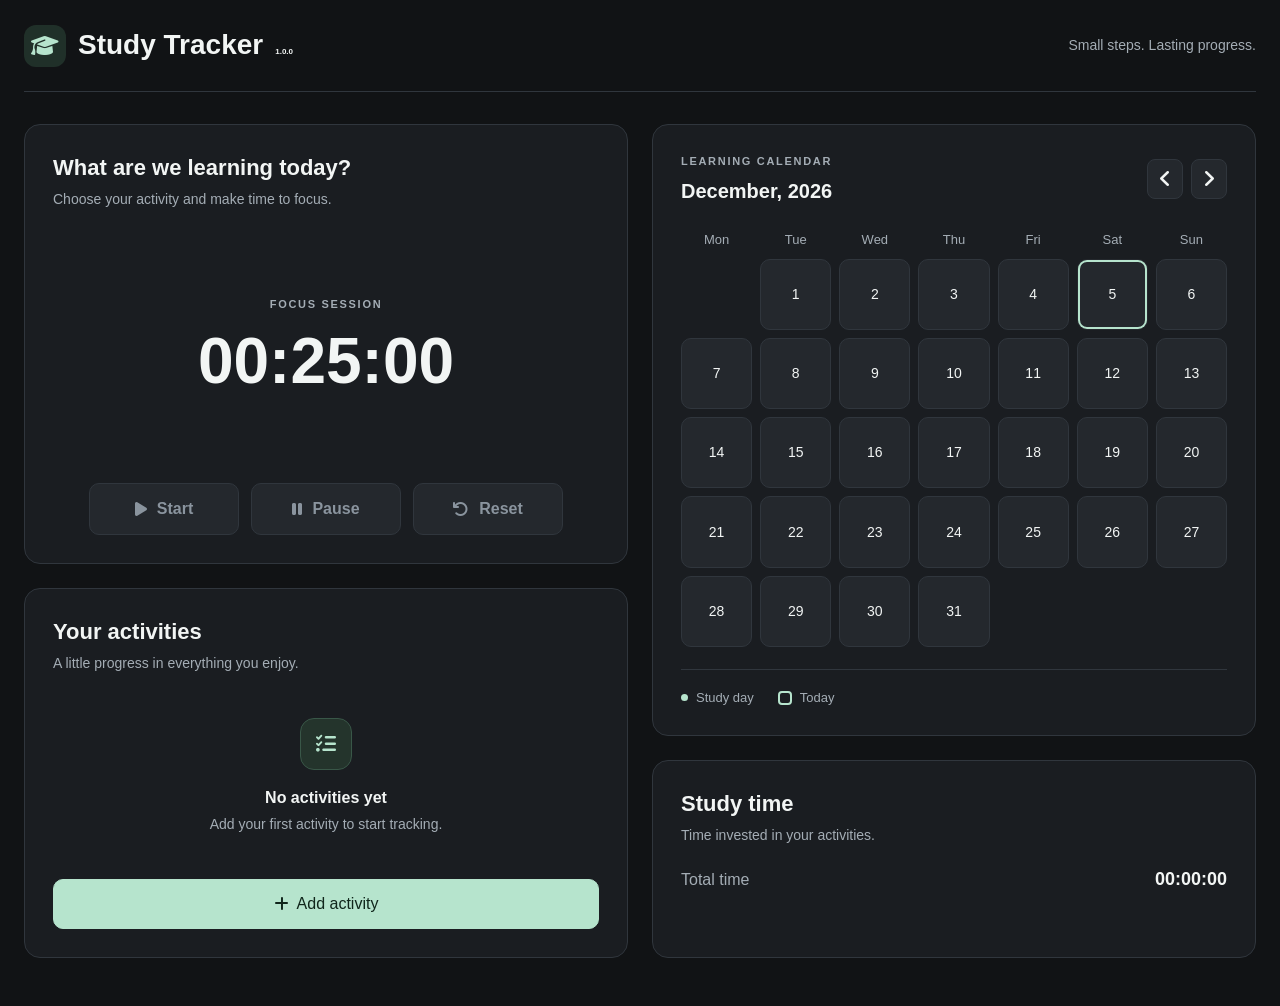
==== index.html @ cd97b602 "INIT" ====
<!doctype html>
<html lang="en">
  <head>
    <meta charset="UTF-8" />
    <meta name="viewport" content="width=device-width, initial-scale=1.0" />
    <title>Study Tracker</title>
    <link
      rel="stylesheet"
      href="https://cdnjs.cloudflare.com/ajax/libs/font-awesome/6.5.1/css/all.min.css"
    />
    <link rel="stylesheet" href="style.css" />
    <script src="script.js" defer></script>
  </head>

  <body>
    <header class="page-header">
      <div class="logo">
        <span class="logo-icon">
          <i class="fa-solid fa-graduation-cap" aria-hidden="true"></i>
        </span>
        <span>Study Tracker</span>
        <span id="app-version">1.0.0</span>
      </div>
      <p class="header-note">Small steps. Lasting progress.</p>
    </header>

    <main class="dashboard">
      <div class="left-column">
        <section class="timer" aria-labelledby="timer-heading">
          <div class="card-heading">
            <h1 id="timer-heading">What are we learning today?</h1>
            <p>Choose your activity and make time to focus.</p>
          </div>

          <div class="activity-field">
            <label for="subjects">Activity</label>
            <select name="subject" id="subjects">
              <option value="" disabled selected>Add an activity to begin</option>
            </select>
          </div>

          <div class="timer-clock">
            <span class="session-label">Focus session</span>
            <div class="timer_time" role="timer" aria-label="Time remaining">25:00</div>
          </div>

          <div class="timer_buttons">
            <button id="btn_start" class="button start" type="button">
              <i class="fa-solid fa-play" aria-hidden="true"></i>
              <span>Start</span>
            </button>
            <button id="btn_pause" class="button pause" type="button">
              <i class="fa-solid fa-pause" aria-hidden="true"></i>
              <span>Pause</span>
            </button>
            <button id="btn_reset" class="button reset" type="button">
              <i class="fa-solid fa-arrow-rotate-left" aria-hidden="true"></i>
              <span>Reset</span>
            </button>
          </div>
        </section>

        <section class="activity_block" aria-labelledby="activities-heading">
          <div class="card-heading">
            <h2 id="activities-heading">Your activities</h2>
            <p>A little progress in everything you enjoy.</p>
          </div>

          <div class="hide" id="empty_box">
            <span class="empty-icon">
              <i class="fa-solid fa-list-check" aria-hidden="true"></i>
            </span>
            <p class="empty-title">No activities yet</p>
            <p class="empty-description">Add your first activity to start tracking.</p>
          </div>

          <ul id="activity_list" aria-label="Your activities"></ul>

          <button id="add_subject" type="button">
            <i class="fa-solid fa-plus" aria-hidden="true"></i>
            <span>Add activity</span>
          </button>
        </section>
      </div>

      <div class="right-column">
        <section id="study_calendar_container" aria-label="Study calendar">
          <div class="calendar_header">
            <div class="calendar-heading">
              <span class="eyebrow">Learning calendar</span>
              <div id="calendar_date">Calendar</div>
            </div>
            <div class="calendar_nav_block">
              <button id="prev_month" type="button" aria-label="Previous month">
                <i class="fa-solid fa-angle-left" aria-hidden="true"></i>
              </button>
              <button id="next_month" type="button" aria-label="Next month">
                <i class="fa-solid fa-angle-right" aria-hidden="true"></i>
              </button>
            </div>
          </div>

          <div class="calendar_days">
            <div>Mon</div>
            <div>Tue</div>
            <div>Wed</div>
            <div>Thu</div>
            <div>Fri</div>
            <div>Sat</div>
            <div>Sun</div>
          </div>

          <div id="study_calendar"></div>

          <div class="calendar-legend">
            <span class="legend-item">
              <span class="legend-dot" aria-hidden="true"></span>
              Study day
            </span>
            <span class="legend-item">
              <span class="legend-today" aria-hidden="true"></span>
              Today
            </span>
          </div>
        </section>

        <section class="statistics" aria-labelledby="statistics-heading">
          <div class="card-heading">
            <h2 id="statistics-heading">Study time</h2>
            <p>Time invested in your activities.</p>
          </div>

          <ul id="study_stats" aria-label="Study time by activity"></ul>

          <p class="statistics-total">
            <span>Total time</span>
            <span id="study_time">00:00:00</span>
          </p>
        </section>
      </div>
    </main>

    <audio id="bell" src="sounds/bell.mp3" preload="auto"></audio>
  </body>
</html>
---- style.css ----
:root {
  color-scheme: dark;
  --page: #111315;
  --surface: #1a1d21;
  --raised: #24282d;
  --border: #30363d;
  --text: #f2f5f4;
  --muted: #a4adb5;
  --mint: #b6e4cd;
  --start-hover: #c9f0dd;
  --pause: #e9be7c;
  --pause-hover: #f4cf97;
  --reset: #2c3238;
  --reset-hover: #3b444d;
  --disabled-text: #8a949e;
}

* {
  box-sizing: border-box;
}

body {
  margin: 0;
  min-height: 100vh;
  font-family: Arial, sans-serif;
  line-height: 1.5;
  background-color: var(--page);
  color: var(--text);
}

button,
select {
  font: inherit;
}

button:focus-visible,
select:focus-visible {
  outline: 2px solid var(--mint);
  outline-offset: 3px;
}

header,
.dashboard {
  width: min(1240px, calc(100% - 48px));
  margin-inline: auto;
}

header {
  display: flex;
  align-items: center;
  justify-content: space-between;
  gap: 24px;
  padding: 24px 0;
  border-bottom: 1px solid var(--border);
}

.logo {
  display: flex;
  align-items: baseline;
  gap: 12px;
  font-size: 1.75rem;
  font-weight: 700;
}

.logo i {
  color: var(--mint);
}

.logo-icon {
  display: inline-flex;
  align-items: center;
  justify-content: center;
  width: 42px;
  height: 42px;
  border-radius: 12px;
  background-color: #203029;
  font-size: 1.375rem;
}

#app-version {
  font-size: .5rem;
}

.header-note {
  margin: 0;
  color: var(--muted);
  font-size: 0.875rem;
}

/* Дві незалежні колонки з картками. */
.dashboard {
  display: grid;
  grid-template-columns: repeat(2, minmax(0, 1fr));
  gap: 24px;
  margin-block: 32px 48px;
}

.left-column,
.right-column {
  display: flex;
  flex-direction: column;
  gap: 24px;
  min-width: 0;
}

.timer,
.activity_block,
#study_calendar_container,
.statistics {
  min-width: 0;
  padding: 28px;
  background-color: var(--surface);
  border: 1px solid var(--border);
  border-radius: 16px;
}

/* Таймер. */
.timer {
  display: flex;
  flex-direction: column;
  min-height: 440px;
  gap: 24px;
}

h1,
h2 {
  margin: 0;
  font-size: 1.375rem;
  line-height: 1.35;
}

.card-heading p {
  margin: 6px 0 0;
  color: var(--muted);
  font-size: 0.875rem;
}

.activity-field label {
  display: block;
  margin-bottom: 8px;
  color: var(--muted);
  font-size: 0.8125rem;
}

.activity-field:has(#subjects.hide) {
  display: none;
}

#subjects {
  display: block;
  width: 100%;
  min-height: 50px;
  padding: 12px 16px;
  background-color: var(--raised);
  color: var(--text);
  border: 1px solid var(--border);
  border-radius: 10px;
  cursor: pointer;
}

.timer-clock {
  display: flex;
  flex: 1;
  flex-direction: column;
  align-items: center;
  justify-content: center;
  gap: 14px;
  padding-block: 12px;
}

.session-label,
.eyebrow {
  color: var(--muted);
  font-size: 0.6875rem;
  font-weight: 600;
  letter-spacing: 1.7px;
  text-transform: uppercase;
}

.timer_time {
  min-width: 0;
  font-size: clamp(2.5rem, 5vw, 5rem);
  font-weight: 700;
  font-variant-numeric: tabular-nums;
  line-height: 1.1;
  text-align: center;
  white-space: nowrap;
}

.timer_buttons {
  display: flex;
  justify-content: center;
  gap: 12px;
}

.timer_buttons .button {
  display: inline-flex;
  flex: 1;
  align-items: center;
  justify-content: center;
  gap: 10px;
  min-width: 0;
  max-width: 150px;
  min-height: 52px;
  padding: 12px 20px;
  font-size: 1rem;
  font-weight: 600;
  line-height: 1;
  border: 1px solid transparent;
  border-radius: 10px;
  cursor: pointer;
  transition:
    background-color 0.18s ease,
    border-color 0.18s ease;
}

.button.start {
  background-color: var(--mint);
  color: #10261b;
}

.button.start:hover:not(.disabled):not(:disabled) {
  background-color: var(--start-hover);
}

.button.pause {
  background-color: var(--pause);
  color: #2c2110;
}

.button.pause:hover:not(.disabled):not(:disabled) {
  background-color: var(--pause-hover);
}

.button.reset {
  background-color: var(--reset);
  color: var(--text);
  border-color: #434c55;
}

.button.reset:hover:not(.disabled):not(:disabled) {
  background-color: var(--reset-hover);
  border-color: #55616c;
}

.timer_buttons .button.disabled,
.timer_buttons .button:disabled {
  background-color: var(--raised);
  color: var(--disabled-text);
  border-color: var(--border);
  cursor: not-allowed;
}

/* Активності. */
.activity_block {
  display: flex;
  flex: 1;
  flex-direction: column;
  gap: 20px;
  min-height: 260px;
}

#empty_box {
  padding: 24px 16px;
  color: var(--muted);
  text-align: center;
}

.empty-icon {
  display: inline-flex;
  align-items: center;
  justify-content: center;
  width: 52px;
  height: 52px;
  background-color: #24342c;
  color: var(--mint);
  border: 1px solid #395748;
  border-radius: 14px;
  font-size: 1.25rem;
}

.empty-title {
  margin: 16px 0 4px;
  color: var(--text);
  font-size: 1rem;
  font-weight: 600;
}

.empty-description {
  margin: 0;
  font-size: 0.875rem;
}

#activity_list {
  margin: 0;
  padding: 0;
  list-style: none;
}

#activity_list:empty,
#study_stats:empty {
  display: none;
}

#activity_list li {
  position: relative;
  display: flex;
  align-items: center;
  justify-content: space-between;
  gap: 16px;
  min-height: 52px;
  padding: 10px 12px 10px 36px;
  border-bottom: 1px solid var(--border);
  border-radius: 8px;
  overflow-wrap: anywhere;
}

#activity_list li::before {
  content: "";
  position: absolute;
  top: 50%;
  left: 14px;
  width: 7px;
  height: 7px;
  background-color: var(--mint);
  border-radius: 50%;
  transform: translateY(-50%);
}

#activity_list li + li {
  margin-top: 6px;
}

#activity_list li:hover {
  background-color: var(--raised);
}

.delete {
  display: inline-flex;
  flex-shrink: 0;
  align-items: center;
  justify-content: center;
  width: 36px;
  height: 36px;
  padding: 8px;
  background-color: transparent;
  color: var(--muted);
  border: none;
  border-radius: 8px;
  cursor: pointer;
  transition:
    background-color 0.18s ease,
    color 0.18s ease;
}

.delete:hover {
  background-color: #39282b;
  color: #f4a8a8;
}

#add_subject {
  display: flex;
  align-items: center;
  justify-content: center;
  gap: 8px;
  width: 100%;
  min-height: 48px;
  margin-top: auto;
  padding: 12px 18px;
  background-color: transparent;
  color: var(--text);
  border: 1px solid #58636d;
  border-radius: 10px;
  cursor: pointer;
  transition:
    background-color 0.18s ease,
    border-color 0.18s ease;
}

#add_subject:hover {
  background-color: #243b32;
  border-color: #7ba38d;
}

/* Поки список порожній, основна дія — додати активність. */
#empty_box:not(.hide) ~ #add_subject {
  background-color: var(--mint);
  color: #10261b;
  border-color: var(--mint);
}

#empty_box:not(.hide) ~ #add_subject:hover {
  background-color: var(--start-hover);
  border-color: var(--start-hover);
}

/* Календар. */
.calendar_header {
  display: flex;
  align-items: center;
  justify-content: space-between;
  gap: 12px;
  margin-bottom: 24px;
}

#calendar_date {
  font-size: 1.25rem;
  font-weight: 700;
}

.calendar-heading {
  min-width: 0;
}

.calendar-heading .eyebrow {
  display: block;
  margin-bottom: 6px;
}

.calendar_nav_block {
  display: flex;
  flex-shrink: 0;
  gap: 8px;
}

.calendar_nav_block > i,
.calendar_nav_block > button {
  display: inline-flex;
  align-items: center;
  justify-content: center;
  width: 36px;
  height: 40px;
  background-color: var(--raised);
  color: var(--text);
  border: 1px solid var(--border);
  border-radius: 8px;
  font-size: 1.25rem;
  cursor: pointer;
  transition:
    background-color 0.18s ease,
    border-color 0.18s ease;
}

.calendar_nav_block > i:hover,
.calendar_nav_block > button:hover {
  background-color: #343c44;
  border-color: #4c5964;
}

.calendar_days,
#study_calendar {
  display: grid;
  grid-template-columns: repeat(7, minmax(0, 1fr));
  gap: 8px;
  margin: 0;
}

.calendar_days {
  margin-bottom: 10px;
  color: var(--muted);
  font-size: 0.8125rem;
  font-weight: 500;
  text-align: center;
}

#study_calendar > div {
  position: relative;
  display: flex;
  align-items: center;
  justify-content: center;
  min-width: 0;
  padding: 4px;
  aspect-ratio: 1;
  background-color: var(--raised);
  color: var(--text);
  border: 1px solid var(--border);
  border-radius: 10px;
  font-size: 0.875rem;
  text-align: center;
}

#study_calendar > div:empty {
  visibility: hidden;
}

#study_calendar > .study_day {
  background-color: #233b31;
  border-color: #395748;
}

#study_calendar > .study_day::before {
  content: "";
  position: absolute;
  bottom: 10px;
  left: 50%;
  width: 6px;
  height: 6px;
  background-color: var(--mint);
  border-radius: 50%;
  transform: translateX(-50%);
}

#study_calendar > .today {
  border-color: transparent;
  box-shadow: inset 0 0 0 2px var(--mint);
}

.calendar-legend {
  display: flex;
  flex-wrap: wrap;
  gap: 24px;
  margin-top: 22px;
  padding-top: 18px;
  border-top: 1px solid var(--border);
  color: var(--muted);
  font-size: 0.8125rem;
}

.legend-item {
  display: inline-flex;
  align-items: center;
  gap: 8px;
}

.legend-dot {
  width: 7px;
  height: 7px;
  border-radius: 50%;
  background-color: var(--mint);
}

.legend-today {
  width: 14px;
  height: 14px;
  border: 2px solid var(--mint);
  border-radius: 4px;
}

/* Статистика. */
.statistics {
  display: flex;
  flex-direction: column;
  flex: 1;
  gap: 20px;
}

#study_stats {
  display: flex;
  flex-direction: column;
  gap: 12px;
  margin: 0;
  padding: 0;
  list-style: none;
}

#study_stats li {
  display: flex;
  justify-content: space-between;
  gap: 16px;
  overflow-wrap: anywhere;
}

.statistics-total {
  display: flex;
  flex-wrap: wrap;
  align-items: baseline;
  justify-content: space-between;
  gap: 8px;
  margin: auto 0 0;
  padding-top: 16px;
  color: var(--muted);
  border-top: 1px solid var(--border);
}

#study_stats:empty + p {
  margin-top: 0;
  padding-top: 0;
  border-top: none;
}

#study_time {
  color: var(--text);
  font-size: 1.125rem;
  font-weight: 700;
  font-variant-numeric: tabular-nums;
}

/* Клас приховування, яким керує JavaScript. */
.hide {
  display: none !important;
}

/* Планшети й телефони. */
@media (max-width: 850px) {
  header,
  .dashboard {
    width: calc(100% - 32px);
  }

  .dashboard {
    grid-template-columns: 1fr;
    gap: 20px;
    margin-top: 24px;
  }

  .timer,
  .activity_block,
  #study_calendar_container,
  .statistics {
    padding: 24px;
  }

  .timer {
    min-height: 420px;
  }

  .timer_time {
    font-size: clamp(2.5rem, 10vw, 5rem);
  }
}

@media (max-width: 480px) {
  .header-note {
    display: none;
  }

  .logo {
    font-size: 1.375rem;
  }

  .left-column,
  .right-column {
    gap: 16px;
  }

  .timer,
  .activity_block,
  #study_calendar_container,
  .statistics {
    padding: 18px;
  }

  h1,
  h2 {
    font-size: 1.125rem;
  }

  .timer_buttons {
    gap: 8px;
  }

  .timer_buttons .button {
    flex-direction: column;
    gap: 8px;
    min-height: 68px;
    padding: 12px 8px;
    font-size: 0.875rem;
  }

  #calendar_date {
    font-size: 1.125rem;
  }

  .calendar_nav_block > i,
  .calendar_nav_block > button {
    width: 32px;
    height: 36px;
  }

  .calendar_days,
  #study_calendar {
    gap: 5px;
  }

  .calendar_days,
  #study_calendar > div {
    font-size: 0.75rem;
  }

  #study_calendar > .study_day::before {
    bottom: 5px;
  }
}

@media (prefers-reduced-motion: reduce) {
  .timer_buttons .button,
  #add_subject,
  .delete,
  .calendar_nav_block > i {
    transition: none;
  }

  .calendar_nav_block > button {
    transition: none;
  }
}
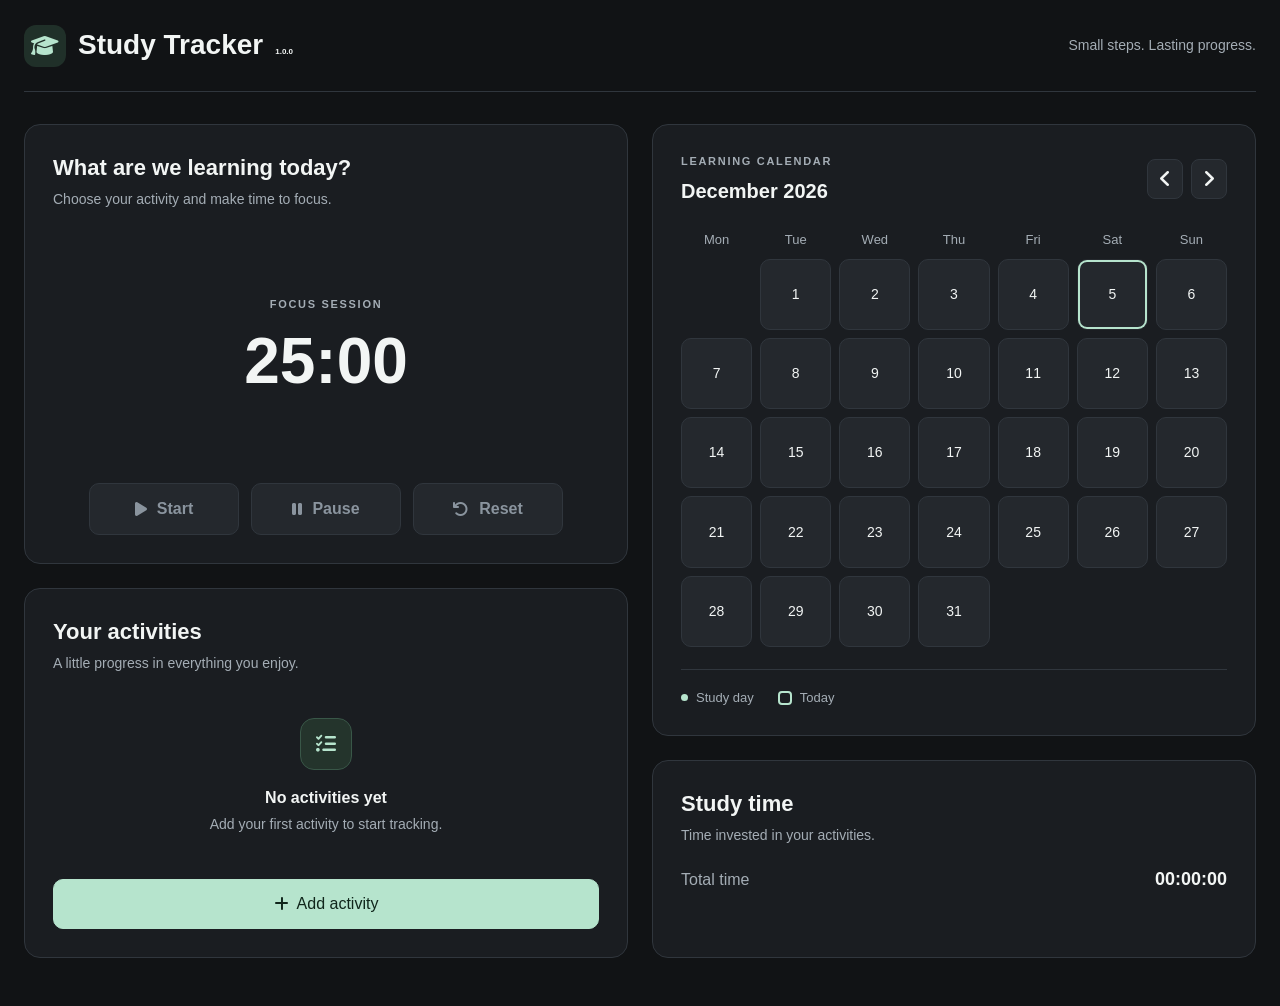
==== commit d862aa3f: "FIX Bugs" ====
--- a/index.html
+++ b/index.html
@@ -45,19 +45,20 @@
           </div>
 
           <div class="timer_buttons">
-            <button id="btn_start" class="button start" type="button">
+            <button id="btn_start" class="button start" type="button" disabled>
               <i class="fa-solid fa-play" aria-hidden="true"></i>
               <span>Start</span>
             </button>
-            <button id="btn_pause" class="button pause" type="button">
+            <button id="btn_pause" class="button pause" type="button" disabled>
               <i class="fa-solid fa-pause" aria-hidden="true"></i>
               <span>Pause</span>
             </button>
-            <button id="btn_reset" class="button reset" type="button">
+            <button id="btn_reset" class="button reset" type="button" disabled>
               <i class="fa-solid fa-arrow-rotate-left" aria-hidden="true"></i>
               <span>Reset</span>
             </button>
           </div>
+          <p id="app_status" class="app-status" role="status" aria-live="polite" hidden></p>
         </section>
 
         <section class="activity_block" aria-labelledby="activities-heading">
@@ -142,4 +143,4 @@
 
     <audio id="bell" src="sounds/bell.mp3" preload="auto"></audio>
   </body>
-</html>
+</html>
--- a/style.css
+++ b/style.css
@@ -353,9 +353,14 @@
     color 0.18s ease;
 }
 
-.delete:hover {
+.delete:hover:not(:disabled) {
   background-color: #39282b;
   color: #f4a8a8;
+}
+
+.delete:disabled {
+  opacity: 0.45;
+  cursor: not-allowed;
 }
 
 #add_subject {
@@ -560,6 +565,23 @@
   overflow-wrap: anywhere;
 }
 
+#study_stats li > span:first-child {
+  min-width: 0;
+}
+
+.stat-time {
+  flex-shrink: 0;
+  font-variant-numeric: tabular-nums;
+  white-space: nowrap;
+}
+
+.app-status {
+  margin: 0;
+  color: var(--muted);
+  font-size: 0.875rem;
+  overflow-wrap: anywhere;
+}
+
 .statistics-total {
   display: flex;
   flex-wrap: wrap;
@@ -693,6 +715,4 @@
   .calendar_nav_block > button {
     transition: none;
   }
-}
-
-
+}
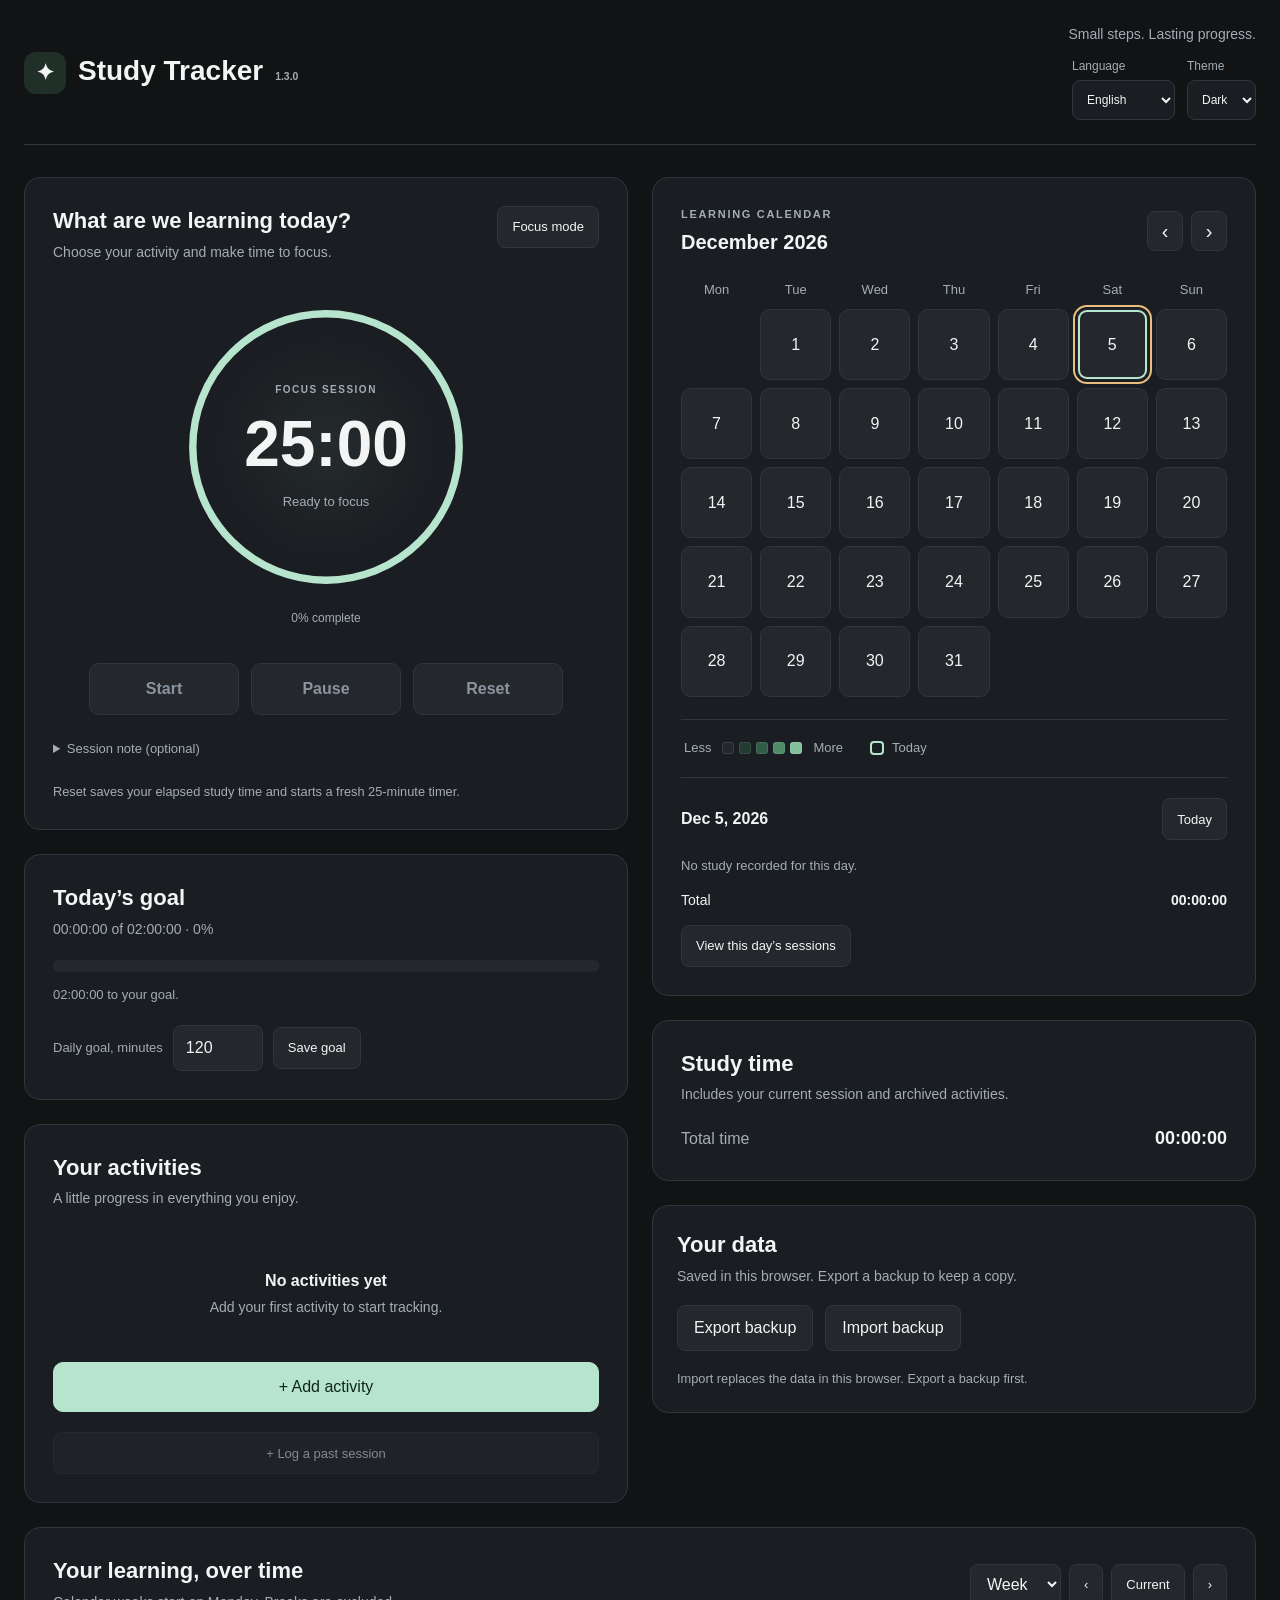
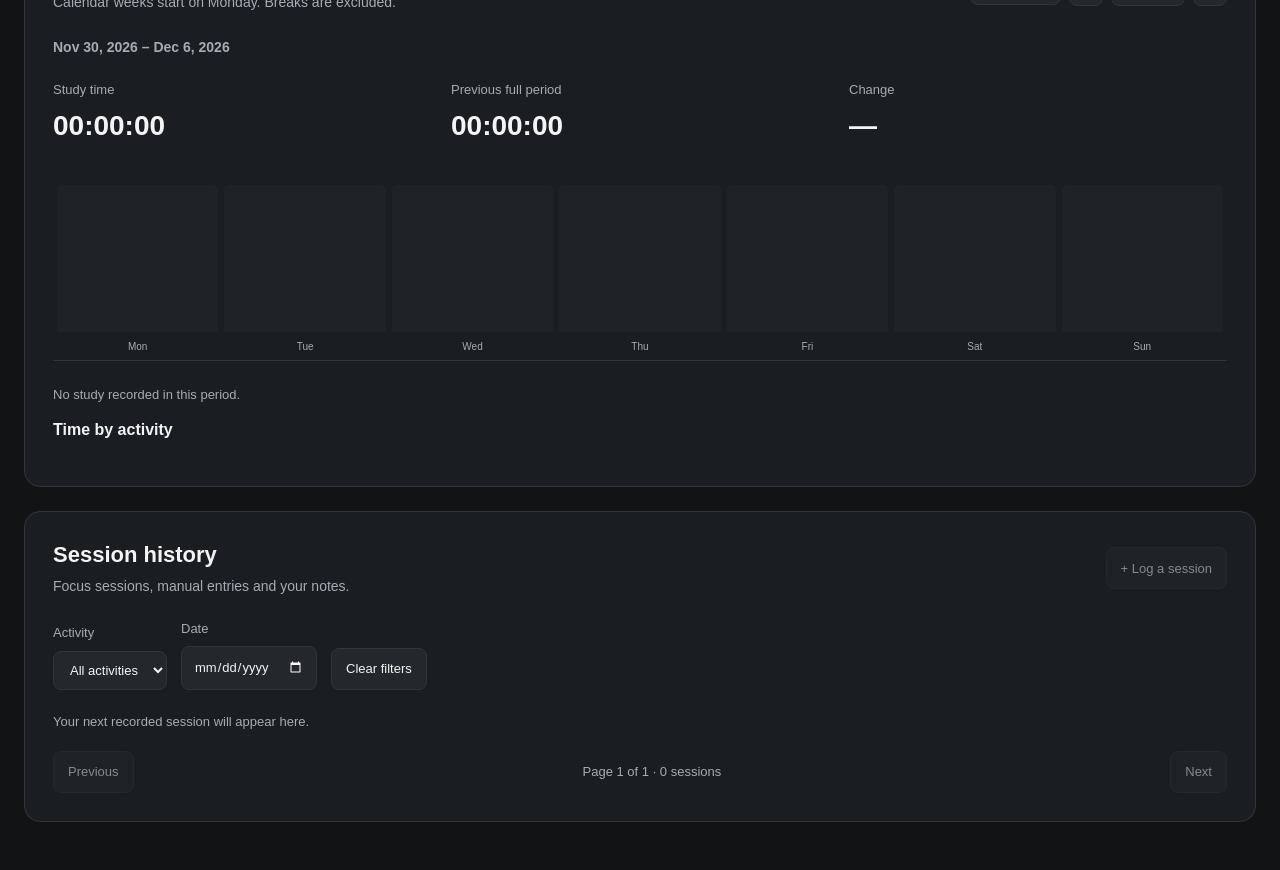
==== commit a40e3f34: "ADD new functionality" ====
--- a/index.html
+++ b/index.html
@@ -1,146 +1,48 @@
 <!doctype html>
 <html lang="en">
-  <head>
-    <meta charset="UTF-8" />
-    <meta name="viewport" content="width=device-width, initial-scale=1.0" />
-    <title>Study Tracker</title>
-    <link
-      rel="stylesheet"
-      href="https://cdnjs.cloudflare.com/ajax/libs/font-awesome/6.5.1/css/all.min.css"
-    />
-    <link rel="stylesheet" href="style.css" />
-    <script src="script.js" defer></script>
-  </head>
+<head>
+<meta charset="UTF-8"><meta name="viewport" content="width=device-width, initial-scale=1">
+<title>Study Tracker</title><script src="i18n.js"></script><link rel="stylesheet" href="style.css"><script src="core.js" defer></script><script src="script.js" defer></script>
+</head>
+<body>
+<header class="page-header"><div class="logo"><span class="logo-icon" aria-hidden="true">✦</span><span>Study Tracker</span><span id="app-version">1.3.0</span></div><div class="header-tools"><p class="header-note"><span data-i18n="Small steps. Lasting progress.">Small steps. Lasting progress.</span></p><div class="preferences"><label for="language_select"><span data-i18n="Language">Language</span><select id="language_select"><option value="en" lang="en">English</option><option value="uk" lang="uk">Українська</option></select></label><label for="theme_select"><span data-i18n="Theme">Theme</span><select id="theme_select"><option value="dark" data-i18n="Dark">Dark</option><option value="light" data-i18n="Light">Light</option></select></label></div></div></header>
+<main class="dashboard">
+<div class="left-column">
+<section class="timer" aria-labelledby="timer-heading">
+<div class="timer-top"><div class="card-heading"><h1 id="timer-heading"><span data-i18n="What are we learning today?">What are we learning today?</span></h1><p><span data-i18n="Choose your activity and make time to focus.">Choose your activity and make time to focus.</span></p></div><button id="focus_mode" class="quiet-button" type="button" aria-pressed="false"><span data-i18n="Focus mode">Focus mode</span></button></div>
+<div class="activity-field"><label for="subjects"><span data-i18n="Activity">Activity</span></label><select id="subjects" disabled><option value="">Add an activity to begin</option></select></div>
+<div class="timer-clock">
+  <div id="timer_visual" class="timer-visual" data-state="ready">
+    <svg class="timer-ring" viewBox="0 0 240 240" aria-hidden="true" focusable="false">
+      <circle class="timer-ring-track" cx="120" cy="120" r="108" />
+      <circle id="timer_ring_progress" class="timer-ring-progress" cx="120" cy="120" r="108" pathLength="100" />
+    </svg>
+    <div class="timer-ring-content">
+      <span id="session_label" class="session-label"><span data-i18n="Focus session">Focus session</span></span>
+      <div class="timer_time" role="timer" aria-label="Time remaining" data-i18n-aria-label="Time remaining">25:00</div>
+      <span id="timer_state" class="timer-state"><span data-i18n="Ready to focus">Ready to focus</span></span>
+    </div>
+  </div>
+  <span id="timer_progress_text" class="timer-progress-text"><span data-i18n="0% complete">0% complete</span></span>
+</div>
+<div class="timer_buttons"><button id="btn_start" class="button start" type="button" disabled><span id="start_label"><span data-i18n="Start">Start</span></span></button><button id="btn_pause" class="button pause" type="button" disabled><span data-i18n="Pause">Pause</span></button><button id="btn_reset" class="button reset" type="button" disabled><span data-i18n="Reset">Reset</span></button></div>
+<button id="skip_break" class="quiet-button" type="button" hidden><span data-i18n="Skip break · Back to focus">Skip break · Back to focus</span></button>
+<details id="session_note_box"><summary><span data-i18n="Session note">Session note</span> <span class="muted"><span data-i18n="(optional)">(optional)</span></span></summary><label class="sr-only" for="session_note"><span data-i18n="Note for this session">Note for this session</span></label><textarea id="session_note" maxlength="500" rows="2" placeholder="What are you working on?" data-i18n-placeholder="What are you working on?"></textarea></details>
+<p class="timer-help"><span data-i18n="Reset saves your elapsed study time and starts a fresh 25-minute timer.">Reset saves your elapsed study time and starts a fresh 25-minute timer.</span></p>
+<p id="app_status" class="app-status" role="status" aria-live="polite" hidden></p>
+</section>
+<section class="goal-card" aria-labelledby="goal_heading"><div class="card-heading"><h2 id="goal_heading"><span data-i18n="Today’s goal">Today’s goal</span></h2><p id="goal_summary"><span data-i18n="0 of 120 minutes">0 of 120 minutes</span></p></div><progress id="goal_progress" max="7200" value="0" aria-label="Progress toward today’s study goal" data-i18n-aria-label="Progress toward today’s study goal"></progress><p id="goal_remaining" class="muted"></p><form id="goal_form" class="inline-form"><label for="goal_minutes"><span data-i18n="Daily goal, minutes">Daily goal, minutes</span></label><input id="goal_minutes" type="number" min="1" max="1440" step="1" value="120" required><button type="submit"><span data-i18n="Save goal">Save goal</span></button></form></section>
+<section class="activity_block" aria-labelledby="activities-heading"><div class="card-heading"><h2 id="activities-heading"><span data-i18n="Your activities">Your activities</span></h2><p><span data-i18n="A little progress in everything you enjoy.">A little progress in everything you enjoy.</span></p></div>
+<div id="empty_box"><p class="empty-title"><span data-i18n="No activities yet">No activities yet</span></p><p class="empty-description"><span data-i18n="Add your first activity to start tracking.">Add your first activity to start tracking.</span></p></div><ul id="activity_list" aria-label="Your activities" data-i18n-aria-label="Your activities"></ul><button id="add_subject" type="button"><span data-i18n="+ Add activity">+ Add activity</span></button><button id="manual_entry" class="quiet-button" type="button"><span data-i18n="+ Log a past session">+ Log a past session</span></button></section>
 
-  <body>
-    <header class="page-header">
-      <div class="logo">
-        <span class="logo-icon">
-          <i class="fa-solid fa-graduation-cap" aria-hidden="true"></i>
-        </span>
-        <span>Study Tracker</span>
-        <span id="app-version">1.0.0</span>
-      </div>
-      <p class="header-note">Small steps. Lasting progress.</p>
-    </header>
-
-    <main class="dashboard">
-      <div class="left-column">
-        <section class="timer" aria-labelledby="timer-heading">
-          <div class="card-heading">
-            <h1 id="timer-heading">What are we learning today?</h1>
-            <p>Choose your activity and make time to focus.</p>
-          </div>
-
-          <div class="activity-field">
-            <label for="subjects">Activity</label>
-            <select name="subject" id="subjects">
-              <option value="" disabled selected>Add an activity to begin</option>
-            </select>
-          </div>
-
-          <div class="timer-clock">
-            <span class="session-label">Focus session</span>
-            <div class="timer_time" role="timer" aria-label="Time remaining">25:00</div>
-          </div>
-
-          <div class="timer_buttons">
-            <button id="btn_start" class="button start" type="button" disabled>
-              <i class="fa-solid fa-play" aria-hidden="true"></i>
-              <span>Start</span>
-            </button>
-            <button id="btn_pause" class="button pause" type="button" disabled>
-              <i class="fa-solid fa-pause" aria-hidden="true"></i>
-              <span>Pause</span>
-            </button>
-            <button id="btn_reset" class="button reset" type="button" disabled>
-              <i class="fa-solid fa-arrow-rotate-left" aria-hidden="true"></i>
-              <span>Reset</span>
-            </button>
-          </div>
-          <p id="app_status" class="app-status" role="status" aria-live="polite" hidden></p>
-        </section>
-
-        <section class="activity_block" aria-labelledby="activities-heading">
-          <div class="card-heading">
-            <h2 id="activities-heading">Your activities</h2>
-            <p>A little progress in everything you enjoy.</p>
-          </div>
-
-          <div class="hide" id="empty_box">
-            <span class="empty-icon">
-              <i class="fa-solid fa-list-check" aria-hidden="true"></i>
-            </span>
-            <p class="empty-title">No activities yet</p>
-            <p class="empty-description">Add your first activity to start tracking.</p>
-          </div>
-
-          <ul id="activity_list" aria-label="Your activities"></ul>
-
-          <button id="add_subject" type="button">
-            <i class="fa-solid fa-plus" aria-hidden="true"></i>
-            <span>Add activity</span>
-          </button>
-        </section>
-      </div>
-
-      <div class="right-column">
-        <section id="study_calendar_container" aria-label="Study calendar">
-          <div class="calendar_header">
-            <div class="calendar-heading">
-              <span class="eyebrow">Learning calendar</span>
-              <div id="calendar_date">Calendar</div>
-            </div>
-            <div class="calendar_nav_block">
-              <button id="prev_month" type="button" aria-label="Previous month">
-                <i class="fa-solid fa-angle-left" aria-hidden="true"></i>
-              </button>
-              <button id="next_month" type="button" aria-label="Next month">
-                <i class="fa-solid fa-angle-right" aria-hidden="true"></i>
-              </button>
-            </div>
-          </div>
-
-          <div class="calendar_days">
-            <div>Mon</div>
-            <div>Tue</div>
-            <div>Wed</div>
-            <div>Thu</div>
-            <div>Fri</div>
-            <div>Sat</div>
-            <div>Sun</div>
-          </div>
-
-          <div id="study_calendar"></div>
-
-          <div class="calendar-legend">
-            <span class="legend-item">
-              <span class="legend-dot" aria-hidden="true"></span>
-              Study day
-            </span>
-            <span class="legend-item">
-              <span class="legend-today" aria-hidden="true"></span>
-              Today
-            </span>
-          </div>
-        </section>
-
-        <section class="statistics" aria-labelledby="statistics-heading">
-          <div class="card-heading">
-            <h2 id="statistics-heading">Study time</h2>
-            <p>Time invested in your activities.</p>
-          </div>
-
-          <ul id="study_stats" aria-label="Study time by activity"></ul>
-
-          <p class="statistics-total">
-            <span>Total time</span>
-            <span id="study_time">00:00:00</span>
-          </p>
-        </section>
-      </div>
-    </main>
-
-    <audio id="bell" src="sounds/bell.mp3" preload="auto"></audio>
-  </body>
-</html>+</div>
+<div class="right-column"><section id="study_calendar_container" aria-labelledby="calendar_date"><div class="calendar_header"><div class="calendar-heading"><span class="eyebrow"><span data-i18n="Learning calendar">Learning calendar</span></span><h2 id="calendar_date"><span data-i18n="Calendar">Calendar</span></h2></div><div class="calendar_nav_block"><button id="prev_month" type="button" aria-label="Previous month" data-i18n-aria-label="Previous month">‹</button><button id="next_month" type="button" aria-label="Next month" data-i18n-aria-label="Next month">›</button></div></div><div class="calendar_days" aria-hidden="true"><div><span data-i18n="Mon">Mon</span></div><div><span data-i18n="Tue">Tue</span></div><div><span data-i18n="Wed">Wed</span></div><div><span data-i18n="Thu">Thu</span></div><div><span data-i18n="Fri">Fri</span></div><div><span data-i18n="Sat">Sat</span></div><div><span data-i18n="Sun">Sun</span></div></div><div id="study_calendar" role="group" aria-label="Select a day" data-i18n-aria-label="Select a day"></div><div class="calendar-legend"><span class="heat-legend" aria-label="Darker to brighter: no study, under 30 minutes, 30 to 59 minutes, 1 to 2 hours, 2 hours or more" data-i18n-aria-label="Darker to brighter: no study, under 30 minutes, 30 to 59 minutes, 1 to 2 hours, 2 hours or more"><span><span data-i18n="Less">Less</span></span><i data-heat="0"></i><i data-heat="1"></i><i data-heat="2"></i><i data-heat="3"></i><i data-heat="4"></i><span><span data-i18n="More">More</span></span></span><span class="legend-item"><span class="legend-today" aria-hidden="true"></span><span data-i18n="Today">Today</span></span></div><div class="day-details"><div class="section-heading"><h3 id="selected_day_heading"><span data-i18n="Selected day">Selected day</span></h3><button id="today_button" class="quiet-button" type="button"><span data-i18n="Today">Today</span></button></div><ul id="day_stats" class="time-list"></ul><p id="day_empty" class="muted"><span data-i18n="No study recorded for this day.">No study recorded for this day.</span></p><p class="day-total"><span><span data-i18n="Total">Total</span></span><strong id="day_total">00:00:00</strong></p><button id="day_history" class="quiet-button" type="button"><span data-i18n="View this day’s sessions">View this day’s sessions</span></button></div></section>
+<section class="statistics" aria-labelledby="statistics-heading"><div class="card-heading"><h2 id="statistics-heading"><span data-i18n="Study time">Study time</span></h2><p><span data-i18n="Includes your current session and archived activities.">Includes your current session and archived activities.</span></p></div><ul id="study_stats" aria-label="Study time by activity" data-i18n-aria-label="Study time by activity"></ul><p class="statistics-total"><span><span data-i18n="Total time">Total time</span></span><span id="study_time">00:00:00</span></p></section><section class="backup-card" aria-labelledby="backup-heading"><div class="card-heading"><h2 id="backup-heading"><span data-i18n="Your data">Your data</span></h2><p><span data-i18n="Saved in this browser. Export a backup to keep a copy.">Saved in this browser. Export a backup to keep a copy.</span></p></div><div class="backup-actions"><button id="export_data" type="button"><span data-i18n="Export backup">Export backup</span></button><button id="import_data" type="button"><span data-i18n="Import backup">Import backup</span></button></div><input id="backup_file" type="file" accept="application/json,.json" hidden><p class="timer-help"><span data-i18n="Import replaces the data in this browser. Export a backup first.">Import replaces the data in this browser. Export a backup first.</span></p></section></div>
+<section class="analytics-card wide-card" aria-labelledby="analytics_heading"><div class="section-heading"><div class="card-heading"><h2 id="analytics_heading"><span data-i18n="Your learning, over time">Your learning, over time</span></h2><p><span data-i18n="Calendar weeks start on Monday. Breaks are excluded.">Calendar weeks start on Monday. Breaks are excluded.</span></p></div><div class="period-controls"><label class="sr-only" for="period_type"><span data-i18n="Statistics period">Statistics period</span></label><select id="period_type"><option value="week" data-i18n="Week">Week</option><option value="month" data-i18n="Month">Month</option></select><button id="period_prev" type="button" aria-label="Previous statistics period" data-i18n-aria-label="Previous statistics period">‹</button><button id="period_today" type="button"><span data-i18n="Current">Current</span></button><button id="period_next" type="button" aria-label="Next statistics period" data-i18n-aria-label="Next statistics period">›</button></div></div><h3 id="period_label"></h3><div class="period-summary"><div><span class="muted"><span data-i18n="Study time">Study time</span></span><strong id="period_total">00:00:00</strong></div><div><span class="muted"><span data-i18n="Previous full period">Previous full period</span></span><strong id="previous_total">00:00:00</strong></div><div><span class="muted"><span data-i18n="Change">Change</span></span><strong id="period_change">—</strong></div></div><div class="chart-scroll"><ol id="daily_chart" class="daily-chart" aria-label="Daily study time" data-i18n-aria-label="Daily study time"></ol></div><p id="chart_empty" class="muted" hidden><span data-i18n="No study recorded in this period.">No study recorded in this period.</span></p><h3><span data-i18n="Time by activity">Time by activity</span></h3><ul id="period_activities" class="time-list"></ul></section>
+<section class="history-card wide-card" aria-labelledby="history_heading"><div class="section-heading"><div class="card-heading"><h2 id="history_heading"><span data-i18n="Session history">Session history</span></h2><p><span data-i18n="Focus sessions, manual entries and your notes.">Focus sessions, manual entries and your notes.</span></p></div><button id="history_manual" class="quiet-button" type="button"><span data-i18n="+ Log a session">+ Log a session</span></button></div><p id="history_legacy" class="muted" hidden><span data-i18n="Earlier study totals are included in your statistics. Individual sessions were not recorded by the old version.">Earlier study totals are included in your statistics. Individual sessions were not recorded by the old version.</span></p><div class="history-filters"><label><span data-i18n="Activity">Activity</span><select id="history_activity"><option value="">All activities</option></select></label><label><span data-i18n="Date">Date</span><input id="history_date" type="date"></label><button id="history_clear" class="quiet-button" type="button"><span data-i18n="Clear filters">Clear filters</span></button></div><ul id="history_list" class="history-list"></ul><p id="history_empty" class="muted"><span data-i18n="Your next recorded session will appear here.">Your next recorded session will appear here.</span></p><div class="history-pagination"><button id="history_prev" class="quiet-button" type="button"><span data-i18n="Previous">Previous</span></button><span id="history_page" class="muted"><span data-i18n="Page 1 of 1">Page 1 of 1</span></span><button id="history_next" class="quiet-button" type="button"><span data-i18n="Next">Next</span></button></div></section>
+</main>
+<dialog id="activity_dialog" aria-labelledby="dialog_heading"><form id="activity_form"><h2 id="dialog_heading"><span data-i18n="Add activity">Add activity</span></h2><label for="activity_name"><span data-i18n="Activity name">Activity name</span></label><input id="activity_name" name="activity" type="text" minlength="2" maxlength="60" required autocomplete="off" aria-describedby="activity_error"><p id="activity_error" role="alert"></p><div class="dialog-actions"><button id="cancel_activity" type="button"><span data-i18n="Cancel">Cancel</span></button><button type="submit"><span data-i18n="Add activity">Add activity</span></button></div></form></dialog>
+<dialog id="manual_dialog" aria-labelledby="manual_heading"><form id="manual_form"><h2 id="manual_heading"><span data-i18n="Log a past session">Log a past session</span></h2><p class="muted"><span data-i18n="For study time that was not already tracked.">For study time that was not already tracked.</span></p><label for="manual_activity"><span data-i18n="Activity">Activity</span></label><select id="manual_activity" required></select><label for="manual_date"><span data-i18n="Date">Date</span></label><input id="manual_date" type="date" required><label for="manual_minutes"><span data-i18n="Duration, minutes">Duration, minutes</span></label><input id="manual_minutes" type="number" min="1" max="1440" step="1" required><label for="manual_note"><span data-i18n="Note (optional)">Note (optional)</span></label><textarea id="manual_note" maxlength="500" rows="3"></textarea><p id="manual_error" class="form-error" role="alert"></p><div class="dialog-actions"><button id="cancel_manual" type="button"><span data-i18n="Cancel">Cancel</span></button><button type="submit"><span data-i18n="Save session">Save session</span></button></div></form></dialog>
+<dialog id="note_dialog" aria-labelledby="note_heading"><form id="note_form"><h2 id="note_heading"><span data-i18n="Session note">Session note</span></h2><label for="history_note"><span data-i18n="What did you learn?">What did you learn?</span></label><textarea id="history_note" maxlength="500" rows="5"></textarea><div class="dialog-actions"><button id="cancel_note" type="button"><span data-i18n="Cancel">Cancel</span></button><button type="submit"><span data-i18n="Save note">Save note</span></button></div></form></dialog>
+<audio id="bell" src="sounds/bell.wav" preload="auto"></audio>
+</body></html>
--- a/style.css
+++ b/style.css
@@ -73,7 +73,7 @@
   width: 42px;
   height: 42px;
   border-radius: 12px;
-  background-color: #203029;
+  background-color: var(--logo-bg);
   font-size: 1.375rem;
 }
 
@@ -142,9 +142,6 @@
   font-size: 0.8125rem;
 }
 
-.activity-field:has(#subjects.hide) {
-  display: none;
-}
 
 #subjects {
   display: block;
@@ -216,34 +213,33 @@
 
 .button.start {
   background-color: var(--mint);
-  color: #10261b;
-}
-
-.button.start:hover:not(.disabled):not(:disabled) {
+  color: var(--on-accent);
+}
+
+.button.start:hover:not(:disabled) {
   background-color: var(--start-hover);
 }
 
 .button.pause {
   background-color: var(--pause);
-  color: #2c2110;
-}
-
-.button.pause:hover:not(.disabled):not(:disabled) {
+  color: var(--on-pause);
+}
+
+.button.pause:hover:not(:disabled) {
   background-color: var(--pause-hover);
 }
 
 .button.reset {
   background-color: var(--reset);
   color: var(--text);
-  border-color: #434c55;
-}
-
-.button.reset:hover:not(.disabled):not(:disabled) {
+  border-color: var(--reset-border);
+}
+
+.button.reset:hover:not(:disabled) {
   background-color: var(--reset-hover);
-  border-color: #55616c;
-}
-
-.timer_buttons .button.disabled,
+  border-color: var(--nav-hover-border);
+}
+
 .timer_buttons .button:disabled {
   background-color: var(--raised);
   color: var(--disabled-text);
@@ -272,9 +268,9 @@
   justify-content: center;
   width: 52px;
   height: 52px;
-  background-color: #24342c;
+  background-color: var(--empty-bg);
   color: var(--mint);
-  border: 1px solid #395748;
+  border: 1px solid var(--heat-border);
   border-radius: 14px;
   font-size: 1.25rem;
 }
@@ -354,8 +350,8 @@
 }
 
 .delete:hover:not(:disabled) {
-  background-color: #39282b;
-  color: #f4a8a8;
+  background-color: var(--danger-bg);
+  color: var(--danger-text);
 }
 
 .delete:disabled {
@@ -374,7 +370,7 @@
   padding: 12px 18px;
   background-color: transparent;
   color: var(--text);
-  border: 1px solid #58636d;
+  border: 1px solid var(--subtle-button-border);
   border-radius: 10px;
   cursor: pointer;
   transition:
@@ -383,14 +379,14 @@
 }
 
 #add_subject:hover {
-  background-color: #243b32;
-  border-color: #7ba38d;
+  background-color: var(--add-hover-bg);
+  border-color: var(--add-hover-border);
 }
 
 /* Поки список порожній, основна дія — додати активність. */
 #empty_box:not(.hide) ~ #add_subject {
   background-color: var(--mint);
-  color: #10261b;
+  color: var(--on-accent);
   border-color: var(--mint);
 }
 
@@ -428,7 +424,6 @@
   gap: 8px;
 }
 
-.calendar_nav_block > i,
 .calendar_nav_block > button {
   display: inline-flex;
   align-items: center;
@@ -446,10 +441,9 @@
     border-color 0.18s ease;
 }
 
-.calendar_nav_block > i:hover,
 .calendar_nav_block > button:hover {
-  background-color: #343c44;
-  border-color: #4c5964;
+  background-color: var(--surface-hover);
+  border-color: var(--nav-hover-border);
 }
 
 .calendar_days,
@@ -468,7 +462,7 @@
   text-align: center;
 }
 
-#study_calendar > div {
+#study_calendar > :is(div, button) {
   position: relative;
   display: flex;
   align-items: center;
@@ -484,13 +478,13 @@
   text-align: center;
 }
 
-#study_calendar > div:empty {
+#study_calendar > :is(div, button):empty {
   visibility: hidden;
 }
 
 #study_calendar > .study_day {
-  background-color: #233b31;
-  border-color: #395748;
+  background-color: var(--heat-1);
+  border-color: var(--heat-border);
 }
 
 #study_calendar > .study_day::before {
@@ -683,8 +677,7 @@
     font-size: 1.125rem;
   }
 
-  .calendar_nav_block > i,
-  .calendar_nav_block > button {
+    .calendar_nav_block > button {
     width: 32px;
     height: 36px;
   }
@@ -695,7 +688,7 @@
   }
 
   .calendar_days,
-  #study_calendar > div {
+  #study_calendar > :is(div, button) {
     font-size: 0.75rem;
   }
 
@@ -708,11 +701,248 @@
   .timer_buttons .button,
   #add_subject,
   .delete,
-  .calendar_nav_block > i {
-    transition: none;
-  }
-
   .calendar_nav_block > button {
     transition: none;
   }
-}+}
+.timer-help { margin: 0; color: var(--muted); font-size: .8rem; }
+.backup-card { padding: 24px; background: var(--surface); border: 1px solid var(--border); border-radius: 16px; }
+.backup-actions, .dialog-actions { display: flex; flex-wrap: wrap; gap: 12px; margin-block: 18px; }
+.backup-actions button, .dialog-actions button { min-height: 44px; padding: 10px 16px; border: 1px solid var(--border); border-radius: 8px; background: var(--raised); color: var(--text); cursor: pointer; }
+button:disabled { cursor: not-allowed; }
+#subjects:disabled { opacity: .65; cursor: not-allowed; }
+#app-version { font-size: .65rem; color: var(--muted); }
+dialog { width: min(440px, calc(100% - 32px)); padding: 28px; border: 1px solid var(--border); border-radius: 16px; background: var(--surface); color: var(--text); }
+dialog::backdrop { background: rgb(0 0 0 / .7); }
+dialog label { display: block; margin-block: 20px 8px; }
+dialog input { width: 100%; padding: 12px; font: inherit; background: var(--raised); color: var(--text); border: 1px solid var(--border); border-radius: 8px; }
+input:focus-visible { outline: 2px solid var(--mint); outline-offset: 3px; }
+#activity_error { color: var(--danger-text); font-size: .875rem; }
+#study_calendar > .study_day::before { bottom: 3px; width: 4px; height: 4px; }
+.delete { width: 44px; height: 44px; }
+
+/* The ring represents the fraction of focus time still remaining. */
+.timer-visual {
+  position: relative;
+  width: min(100%, 296px);
+  aspect-ratio: 1;
+  display: grid;
+  place-items: center;
+  color: var(--mint);
+  isolation: isolate;
+}
+.timer-visual::before {
+  content: "";
+  position: absolute;
+  inset: 12%;
+  z-index: -1;
+  border-radius: 50%;
+  background: radial-gradient(circle, var(--timer-glow), transparent 72%);
+}
+.timer-ring { position: absolute; inset: 0; width: 100%; height: 100%; transform: rotate(-90deg); }
+.timer-ring circle { fill: none; stroke-width: 6; }
+.timer-ring-track { stroke: var(--raised); }
+.timer-ring-progress {
+  stroke: currentColor;
+  stroke-linecap: round;
+  stroke-dasharray: 100;
+  stroke-dashoffset: 0;
+  transition: stroke-dashoffset .4s linear, stroke .2s ease;
+}
+.timer-ring-content { display: flex; flex-direction: column; align-items: center; gap: 12px; color: var(--text); }
+.timer-ring-content .timer_time { font-size: clamp(2.5rem, 5vw, 4rem); }
+.timer-ring-content .session-label { font-size: .625rem; letter-spacing: 1.5px; }
+.timer-state { font-size: .8125rem; color: var(--muted); }
+.timer-progress-text { color: var(--muted); font-size: .75rem; font-variant-numeric: tabular-nums; }
+.timer-visual[data-state="paused"] { color: var(--pause); }
+.timer-visual[data-state="paused"] .timer-state { color: var(--pause); }
+.timer-visual[data-state="complete"] .timer-state { color: var(--mint); }
+.timer-visual[data-state="complete"] .timer-ring-track { stroke: var(--heat-border); }
+@media (max-width: 480px) {
+  .timer-visual { width: min(100%, 260px); }
+  .timer-ring-content .timer_time { font-size: clamp(2.25rem, 12vw, 3.5rem); }
+}
+@media (prefers-reduced-motion: reduce) {
+  .timer-ring-progress { transition: none; }
+}
+
+/* Planning, session history and analytics. */
+[hidden] { display: none !important; }
+input, textarea, select { font: inherit; }
+button, summary { -webkit-tap-highlight-color: transparent; }
+button { touch-action: manipulation; }
+.goal-card, .analytics-card, .history-card { min-width: 0; padding: 28px; background: var(--surface); border: 1px solid var(--border); border-radius: 16px; }
+.wide-card { grid-column: 1 / -1; }
+.timer-top, .section-heading { display: flex; align-items: center; justify-content: space-between; gap: 16px; }
+.timer-top { align-items: flex-start; }
+.quiet-button, .period-controls button, .inline-form button {
+  min-height: 42px; padding: 9px 14px; font: inherit; font-size: .8125rem;
+  border: 1px solid var(--border); border-radius: 8px; background: var(--raised); color: var(--text); cursor: pointer;
+}
+.quiet-button:hover:not(:disabled), .period-controls button:hover, .inline-form button:hover { background: var(--surface-hover); }
+.quiet-button:disabled { opacity: .5; }
+#focus_mode { flex-shrink: 0; }
+.muted { color: var(--muted); font-size: .8125rem; }
+h3 { margin: 0 0 14px; font-size: 1rem; }
+.section-heading h3 { margin-bottom: 0; }
+input, textarea, .period-controls select, .history-filters select, dialog select {
+  min-width: 0; max-width: 100%; padding: 10px 12px; border-radius: 8px; background: var(--raised);
+  color: var(--text); border: 1px solid var(--border); color-scheme: inherit;
+}
+textarea { display: block; width: 100%; resize: vertical; }
+input:focus-visible, textarea:focus-visible, summary:focus-visible { outline: 2px solid var(--mint); outline-offset: 3px; }
+#session_note_box summary { color: var(--muted); font-size: .8125rem; cursor: pointer; }
+#session_note_box textarea { margin-top: 12px; }
+progress { display: block; width: 100%; height: 12px; margin-top: 20px; border: 0; border-radius: 100px; overflow: hidden; background: var(--raised); accent-color: var(--mint); }
+progress::-webkit-progress-bar { background: var(--raised); }
+progress::-webkit-progress-value { background: var(--mint); border-radius: 100px; }
+progress::-moz-progress-bar { background: var(--mint); border-radius: 100px; }
+.inline-form { display: flex; align-items: center; flex-wrap: wrap; gap: 10px; margin-top: 20px; }
+.inline-form label { font-size: .8125rem; color: var(--muted); }
+#goal_minutes { width: 90px; }
+#study_calendar > button { font: inherit; cursor: pointer; }
+#study_calendar > button:focus-visible { outline-offset: 2px; }
+#study_calendar > button[aria-pressed="true"] { outline: 2px solid var(--pause); outline-offset: 2px; }
+#study_calendar [data-heat="0"], .heat-legend [data-heat="0"] { background: var(--raised); }
+#study_calendar [data-heat="1"], .heat-legend [data-heat="1"] { background: var(--heat-1); }
+#study_calendar [data-heat="2"], .heat-legend [data-heat="2"] { background: var(--heat-2); }
+#study_calendar [data-heat="3"], .heat-legend [data-heat="3"] { background: var(--heat-3); }
+#study_calendar [data-heat="4"], .heat-legend [data-heat="4"] { background: var(--heat-4); color: var(--on-heat-4); }
+#study_calendar > .study_day::before { display: none; }
+.heat-legend { display: inline-flex; align-items: center; gap: 5px; }
+.heat-legend i { display: block; width: 12px; height: 12px; border: 1px solid rgb(255 255 255 / .1); border-radius: 3px; }
+.heat-legend span:first-child { margin-right: 3px; }
+.heat-legend span:last-child { margin-left: 3px; }
+.day-details { margin-top: 20px; padding-top: 20px; border-top: 1px solid var(--border); }
+.time-list { list-style: none; margin: 16px 0; padding: 0; }
+.time-list li { display: flex; justify-content: space-between; gap: 16px; margin-top: 10px; overflow-wrap: anywhere; }
+.time-list li > :first-child { min-width: 0; }
+.day-total { display: flex; align-items: baseline; justify-content: space-between; gap: 16px; font-size: .875rem; }
+.day-total strong { font-variant-numeric: tabular-nums; }
+.period-controls { display: flex; align-items: center; gap: 8px; flex-wrap: wrap; }
+#period_label { margin-top: 24px; color: var(--muted); font-size: .875rem; }
+.period-summary { display: grid; grid-template-columns: repeat(3,minmax(0,1fr)); gap: 20px; padding-block: 8px 24px; }
+.period-summary > div { display: flex; flex-direction: column; gap: 6px; }
+.period-summary strong { font-size: clamp(1rem,2.5vw,1.75rem); font-variant-numeric: tabular-nums; }
+.chart-scroll { overflow-x: auto; margin-bottom: 24px; }
+.daily-chart { list-style: none; margin: 0; padding: 14px 4px 28px; height: 190px; display: flex; gap: 6px; min-width: 300px; border-bottom: 1px solid var(--border); }
+.daily-chart li { flex: 1; min-width: 8px; position: relative; display: flex; align-items: flex-end; justify-content: center; border-radius: 5px 5px 0 0; background: var(--chart-column); }
+.chart-bar { display: block; width: 70%; max-width: 70px; border-radius: 4px 4px 0 0; background: var(--mint); }
+.chart-label { position: absolute; bottom: -22px; font-size: .625rem; color: var(--muted); }
+.history-filters { display: flex; align-items: flex-end; flex-wrap: wrap; gap: 14px; margin-block: 22px; }
+.history-filters label { display: flex; flex-direction: column; gap: 8px; min-width: 0; font-size: .8125rem; color: var(--muted); }
+.history-filters select { max-width: 300px; }
+.history-list { list-style: none; padding: 0; margin: 0; }
+.history-list > li { padding-block: 20px; border-top: 1px solid var(--border); overflow-wrap: anywhere; }
+.history-list .section-heading { align-items: baseline; }
+.history-list strong { min-width: 0; }
+.history-note { font-size: .875rem; white-space: pre-wrap; }
+.session-meta { margin-block: 8px; }
+.history-pagination { display: flex; align-items: center; justify-content: space-between; gap: 10px; margin-top: 20px; }
+.form-error { color: var(--danger-text); font-size: .875rem; }
+dialog { max-height: calc(100dvh - 40px); overflow-y: auto; }
+dialog select { display: block; width: 100%; }
+.sr-only { position: absolute; width: 1px; height: 1px; padding: 0; margin: -1px; overflow: hidden; clip-path: inset(50%); white-space: nowrap; border: 0; }
+.timer-visual[data-mode="break"] { color: var(--break-color); }
+.timer-visual[data-mode="break"][data-state="paused"] { color: var(--pause); }
+.focus-mode .page-header, .focus-mode .right-column, .focus-mode .wide-card, .focus-mode .left-column > :not(.timer) { display: none; }
+.focus-mode .dashboard { display: block; width: min(660px,calc(100% - 32px)); margin-block: 24px; }
+.focus-mode .timer { min-height: calc(100dvh - 48px); }
+@media (max-width: 850px) {
+  .analytics-card > .section-heading { align-items: flex-start; flex-direction: column; }
+  .goal-card, .analytics-card, .history-card { padding: 24px; }
+}
+@media (max-width: 480px) {
+  .goal-card, .analytics-card, .history-card { padding: 18px; }
+  .timer-top { flex-direction: column; }
+  .period-summary { gap: 12px; }
+  .period-summary .muted { font-size: .7rem; }
+  .history-card > .section-heading { align-items: flex-start; flex-direction: column; }
+  .history-filters label { flex: 1; min-width: 120px; }
+  .history-pagination { flex-wrap: wrap; }
+  .daily-chart { min-width: 360px; }
+}
+
+.statistics, .activity_block { flex: 0 0 auto; }
+.daily-chart[data-period="week"] { min-width: 0; }
+@media (max-width: 480px) {
+  .inline-form label { flex-basis: 100%; }
+  .history-pagination > span { order: 3; flex-basis: 100%; text-align: center; }
+}
+
+/* Display preferences and light palette. */
+:root {
+  --on-accent: #10261b;
+  --on-pause: #2c2110;
+  --logo-bg: #203029;
+  --empty-bg: #24342c;
+  --heat-border: #395748;
+  --heat-1: #233b31;
+  --heat-2: #315d46;
+  --heat-3: #4d8c67;
+  --heat-4: #82bf9a;
+  --on-heat-4: #10261b;
+  --reset-border: #434c55;
+  --nav-hover-border: #55616c;
+  --surface-hover: #343c44;
+  --subtle-button-border: #58636d;
+  --danger-bg: #39282b;
+  --danger-text: #f4a8a8;
+  --add-hover-bg: #243b32;
+  --add-hover-border: #7ba38d;
+  --timer-glow: rgb(182 228 205 / .07);
+  --chart-column: rgb(255 255 255 / .025);
+  --break-color: #99c8ed;
+}
+:root[data-theme="light"] {
+  color-scheme: light;
+  --page: #f1f5f2;
+  --surface: #ffffff;
+  --raised: #eaf0ec;
+  --border: #c9d5cd;
+  --text: #1c3025;
+  --muted: #53695c;
+  --mint: #1c7353;
+  --start-hover: #145a42;
+  --pause: #e5bc75;
+  --pause-hover: #dbad5c;
+  --reset: #e8eeea;
+  --reset-hover: #d8e3dc;
+  --disabled-text: #64786b;
+  --on-accent: #ffffff;
+  --on-pause: #30240e;
+  --logo-bg: #deeee3;
+  --empty-bg: #e6f2e9;
+  --heat-border: #b5d1be;
+  --heat-1: #e1eee5;
+  --heat-2: #bbd9c5;
+  --heat-3: #7fb393;
+  --heat-4: #377b54;
+  --on-heat-4: #ffffff;
+  --reset-border: #c6d2ca;
+  --nav-hover-border: #819c8a;
+  --surface-hover: #dde8e1;
+  --subtle-button-border: #9cb2a4;
+  --danger-bg: #f9e6e8;
+  --danger-text: #b02c39;
+  --add-hover-bg: #dfefe5;
+  --add-hover-border: #639177;
+  --timer-glow: rgb(28 115 83 / .05);
+  --chart-column: #edf2ee;
+  --break-color: #216e9b;
+}
+.header-tools { display: flex; flex-direction: column; align-items: flex-end; gap: 12px; min-width: 0; }
+.preferences { display: flex; align-items: flex-end; gap: 12px; }
+.preferences label { display: flex; flex-direction: column; gap: 5px; color: var(--muted); font-size: .75rem; }
+.preferences select { width: 100%; min-height: 40px; padding: 7px 10px; background: var(--surface); border: 1px solid var(--border); border-radius: 8px; color: var(--text); }
+:root[data-theme="light"] .heat-legend i { border-color: rgb(0 0 0 / .1); }
+@media (max-width: 650px) {
+  .page-header { flex-direction: column; align-items: flex-start; gap: 18px; }
+  .header-tools, .preferences { width: 100%; align-items: stretch; }
+  .header-tools .header-note { display: none; }
+  .preferences label { flex: 1; min-width: 0; }
+}
+@media (max-width: 480px) {
+  .period-controls { display: grid; grid-template-columns: minmax(0, 1fr) 32px minmax(0, 1fr) 32px; width: 100%; gap: 6px; }
+  .period-controls select, .period-controls button { min-width: 0; padding-inline: 6px; }
+}
